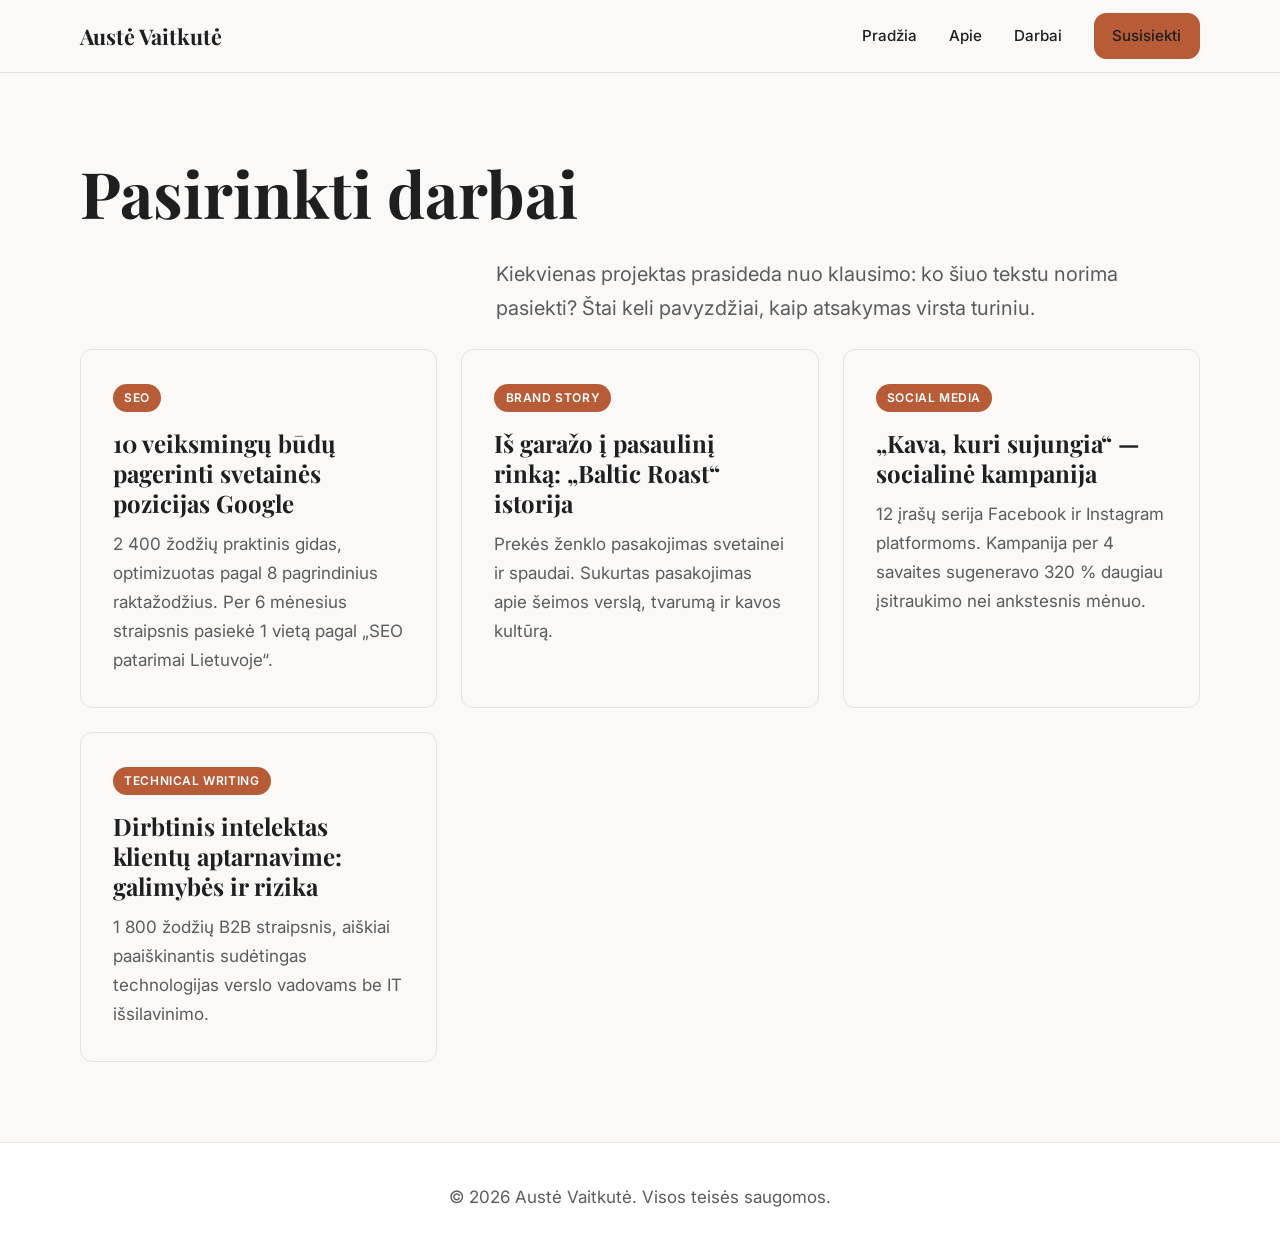
==== works/index.html @ f9fd1e57 "Initial portfolio site" ====
<!DOCTYPE html>
<html lang="lt">
<head>
  <meta charset="UTF-8">
  <meta name="viewport" content="width=device-width, initial-scale=1.0">
  <meta name="description" content="Portfolio works by Austė Vaitkutė — SEO articles, brand stories, social media campaigns, and technical writing.">
  <title>Darbai | Austė Vaitkutė</title>
  <link rel="preconnect" href="https://fonts.googleapis.com">
  <link rel="preconnect" href="https://fonts.gstatic.com" crossorigin>
  <link href="https://fonts.googleapis.com/css2?family=Inter:wght@300;400;500;600&family=Playfair+Display:wght@500;600;700&display=swap" rel="stylesheet">
  <link rel="stylesheet" href="../css/style.css">
</head>
<body>
  <header class="site-header">
    <div class="container header-inner">
      <a href="../index.html" class="logo">Austė Vaitkutė</a>
      <nav class="main-nav" aria-label="Main navigation">
        <a href="../index.html">Pradžia</a>
        <a href="../about.html">Apie</a>
        <a href="index.html">Darbai</a>
        <a href="../index.html#contact" class="btn btn-small">Susisiekti</a>
      </nav>
      <button class="menu-toggle" aria-label="Open menu" aria-expanded="false">☰</button>
    </div>
  </header>

  <main>
    <section class="section">
      <div class="container">
        <h1 class="page-title">Pasirinkti darbai</h1>
        <p class="lead">Kiekvienas projektas prasideda nuo klausimo: ko šiuo tekstu norima pasiekti? Štai keli pavyzdžiai, kaip atsakymas virsta turiniu.</p>

        <div class="works-grid">
          <article class="work-card">
            <a href="seo-blog-post.html">
              <span class="tag">SEO</span>
              <h3>10 veiksmingų būdų pagerinti svetainės pozicijas Google</h3>
              <p>2 400 žodžių praktinis gidas, optimizuotas pagal 8 pagrindinius raktažodžius. Per 6 mėnesius straipsnis pasiekė 1 vietą pagal „SEO patarimai Lietuvoje“.</p>
            </a>
          </article>

          <article class="work-card">
            <a href="brand-story.html">
              <span class="tag">Brand Story</span>
              <h3>Iš garažo į pasaulinį rinką: „Baltic Roast“ istorija</h3>
              <p>Prekės ženklo pasakojimas svetainei ir spaudai. Sukurtas pasakojimas apie šeimos verslą, tvarumą ir kavos kultūrą.</p>
            </a>
          </article>

          <article class="work-card">
            <a href="social-media-campaign.html">
              <span class="tag">Social Media</span>
              <h3>„Kava, kuri sujungia“ — socialinė kampanija</h3>
              <p>12 įrašų serija Facebook ir Instagram platformoms. Kampanija per 4 savaites sugeneravo 320 % daugiau įsitraukimo nei ankstesnis mėnuo.</p>
            </a>
          </article>

          <article class="work-card">
            <a href="tech-article.html">
              <span class="tag">Technical Writing</span>
              <h3>Dirbtinis intelektas klientų aptarnavime: galimybės ir rizika</h3>
              <p>1 800 žodžių B2B straipsnis, aiškiai paaiškinantis sudėtingas technologijas verslo vadovams be IT išsilavinimo.</p>
            </a>
          </article>
        </div>
      </div>
    </section>
  </main>

  <footer class="site-footer">
    <div class="container">
      <p>© <span id="year"></span> Austė Vaitkutė. Visos teisės saugomos.</p>
    </div>
  </footer>

  <script src="../js/main.js"></script>
</body>
</html>
---- css/style.css ----
/* CSS Variables */
:root {
  --bg: #faf9f7;
  --surface: #ffffff;
  --text: #1f1f1f;
  --text-muted: #5c5c5c;
  --accent: #b85c38;
  --accent-dark: #8f4426;
  --border: #e5e2de;
  --shadow: 0 4px 24px rgba(0, 0, 0, 0.06);
  --radius: 12px;
  --max-width: 1120px;
  --font-body: 'Inter', system-ui, sans-serif;
  --font-heading: 'Playfair Display', Georgia, serif;
}

* {
  box-sizing: border-box;
}

html {
  scroll-behavior: smooth;
}

body {
  margin: 0;
  font-family: var(--font-body);
  font-size: 17px;
  line-height: 1.7;
  color: var(--text);
  background-color: var(--bg);
}

img {
  max-width: 100%;
  height: auto;
}

a {
  color: var(--accent);
  text-decoration: none;
}

a:hover {
  color: var(--accent-dark);
}

h1, h2, h3, h4 {
  font-family: var(--font-heading);
  line-height: 1.25;
  margin: 0 0 0.6em;
}

h1 { font-size: clamp(2.4rem, 6vw, 4rem); }
h2 { font-size: clamp(1.8rem, 4vw, 2.6rem); }
h3 { font-size: clamp(1.2rem, 2.5vw, 1.5rem); }

p {
  margin: 0 0 1.2em;
}

.container {
  width: min(92%, var(--max-width));
  margin-inline: auto;
}

.narrow {
  max-width: 720px;
}

.centered {
  text-align: center;
}

/* Header */
.site-header {
  position: sticky;
  top: 0;
  background: rgba(250, 249, 247, 0.92);
  backdrop-filter: blur(10px);
  border-bottom: 1px solid var(--border);
  z-index: 100;
}

.header-inner {
  display: flex;
  align-items: center;
  justify-content: space-between;
  height: 72px;
}

.logo {
  font-family: var(--font-heading);
  font-size: 1.35rem;
  font-weight: 700;
  color: var(--text);
}

.main-nav {
  display: flex;
  align-items: center;
  gap: 2rem;
}

.main-nav a {
  color: var(--text);
  font-weight: 500;
  font-size: 0.95rem;
}

.main-nav a:hover {
  color: var(--accent);
}

.menu-toggle {
  display: none;
  background: none;
  border: none;
  font-size: 1.6rem;
  cursor: pointer;
  color: var(--text);
}

/* Buttons */
.btn {
  display: inline-flex;
  align-items: center;
  justify-content: center;
  padding: 0.85rem 1.6rem;
  background: var(--accent);
  color: #fff;
  border-radius: var(--radius);
  font-weight: 500;
  border: 1px solid var(--accent);
  cursor: pointer;
  transition: background 0.2s ease, border-color 0.2s ease, transform 0.1s ease;
}

.btn:hover {
  background: var(--accent-dark);
  border-color: var(--accent-dark);
  color: #fff;
}

.btn-outline {
  background: transparent;
  color: var(--accent);
}

.btn-outline:hover {
  background: var(--accent);
  color: #fff;
}

.btn-small {
  padding: 0.55rem 1.1rem;
  font-size: 0.9rem;
}

/* Hero */
.hero {
  padding: 7rem 0 5.5rem;
  text-align: center;
}

.eyebrow {
  text-transform: uppercase;
  letter-spacing: 0.12em;
  font-size: 0.8rem;
  font-weight: 600;
  color: var(--accent);
  margin-bottom: 1rem;
}

.hero h1 {
  max-width: 800px;
  margin-inline: auto;
}

.lead {
  font-size: 1.25rem;
  color: var(--text-muted);
  max-width: 680px;
  margin-inline: auto 1.5rem;
}

.hero-actions {
  display: flex;
  gap: 1rem;
  justify-content: center;
  flex-wrap: wrap;
  margin-top: 2rem;
}

/* Sections */
.section {
  padding: 5rem 0;
}

.section-muted {
  background: var(--surface);
}

.section-title {
  margin-bottom: 2.5rem;
}

.section-header {
  display: flex;
  align-items: baseline;
  justify-content: space-between;
  flex-wrap: wrap;
  gap: 1rem;
  margin-bottom: 2.5rem;
}

.section-header .section-title {
  margin-bottom: 0;
}

.link-arrow {
  font-weight: 500;
}

/* Services */
.services-grid {
  display: grid;
  grid-template-columns: repeat(auto-fit, minmax(240px, 1fr));
  gap: 1.5rem;
}

.service-card {
  background: var(--surface);
  padding: 2rem;
  border-radius: var(--radius);
  border: 1px solid var(--border);
  box-shadow: var(--shadow);
}

.service-card h3 {
  margin-bottom: 0.75rem;
}

.service-card p {
  color: var(--text-muted);
  margin: 0;
}

/* Works */
.works-grid {
  display: grid;
  grid-template-columns: repeat(auto-fit, minmax(300px, 1fr));
  gap: 1.5rem;
}

.work-card {
  background: var(--bg);
  border-radius: var(--radius);
  border: 1px solid var(--border);
  overflow: hidden;
  transition: transform 0.2s ease, box-shadow 0.2s ease;
}

.work-card:hover {
  transform: translateY(-4px);
  box-shadow: var(--shadow);
}

.work-card a {
  display: block;
  padding: 2rem;
  color: var(--text);
}

.work-card a:hover {
  color: var(--text);
}

.tag {
  display: inline-block;
  padding: 0.25rem 0.7rem;
  background: var(--accent);
  color: #fff;
  font-size: 0.75rem;
  font-weight: 600;
  text-transform: uppercase;
  letter-spacing: 0.05em;
  border-radius: 999px;
  margin-bottom: 1rem;
}

.work-card h3 {
  margin-bottom: 0.75rem;
}

.work-card p {
  color: var(--text-muted);
  margin: 0;
}

/* Article / Work page */
.page-title {
  margin-bottom: 1.5rem;
}

.article-meta {
  color: var(--text-muted);
  font-size: 0.95rem;
  margin-bottom: 2rem;
}

.article-body {
  max-width: 720px;
}

.article-body h2 {
  margin-top: 2.5rem;
}

.article-body ul,
.article-body ol {
  margin: 0 0 1.5rem 1.5rem;
  padding: 0;
}

.article-body li {
  margin-bottom: 0.5rem;
}

.article-body blockquote {
  margin: 2rem 0;
  padding: 1.5rem 2rem;
  border-left: 4px solid var(--accent);
  background: var(--surface);
  font-family: var(--font-heading);
  font-size: 1.25rem;
  font-style: italic;
}

.highlight-box {
  background: var(--surface);
  border: 1px solid var(--border);
  border-radius: var(--radius);
  padding: 1.5rem 2rem;
  margin: 2rem 0;
}

.highlight-box h3 {
  margin-top: 0;
}

/* Contact */
.contact-form {
  display: grid;
  gap: 1.25rem;
  margin: 2.5rem 0 1.5rem;
}

.contact-form label span {
  display: block;
  font-size: 0.9rem;
  font-weight: 500;
  margin-bottom: 0.4rem;
}

.contact-form input,
.contact-form textarea {
  width: 100%;
  padding: 0.85rem 1rem;
  border: 1px solid var(--border);
  border-radius: var(--radius);
  font-family: inherit;
  font-size: 1rem;
  background: var(--surface);
}

.contact-form input:focus,
.contact-form textarea:focus {
  outline: none;
  border-color: var(--accent);
}

.text-small {
  font-size: 0.9rem;
  color: var(--text-muted);
}

/* CTA box */
.cta-box {
  background: var(--surface);
  border: 1px solid var(--border);
  border-radius: var(--radius);
  padding: 2rem;
  margin-top: 3rem;
  text-align: center;
  box-shadow: var(--shadow);
}

.cta-box h3 {
  margin-top: 0;
}

/* Footer */
.site-footer {
  background: var(--surface);
  border-top: 1px solid var(--border);
  padding: 2.5rem 0;
  text-align: center;
  color: var(--text-muted);
}

.site-footer p {
  margin: 0 0 0.5rem;
}

/* Responsive */
@media (max-width: 720px) {
  .main-nav {
    display: none;
    position: absolute;
    top: 72px;
    left: 0;
    right: 0;
    background: var(--surface);
    flex-direction: column;
    padding: 1.5rem;
    gap: 1rem;
    border-bottom: 1px solid var(--border);
    box-shadow: var(--shadow);
  }

  .main-nav.open {
    display: flex;
  }

  .menu-toggle {
    display: block;
  }

  .hero {
    padding: 4rem 0 3.5rem;
  }

  .section {
    padding: 3.5rem 0;
  }
}
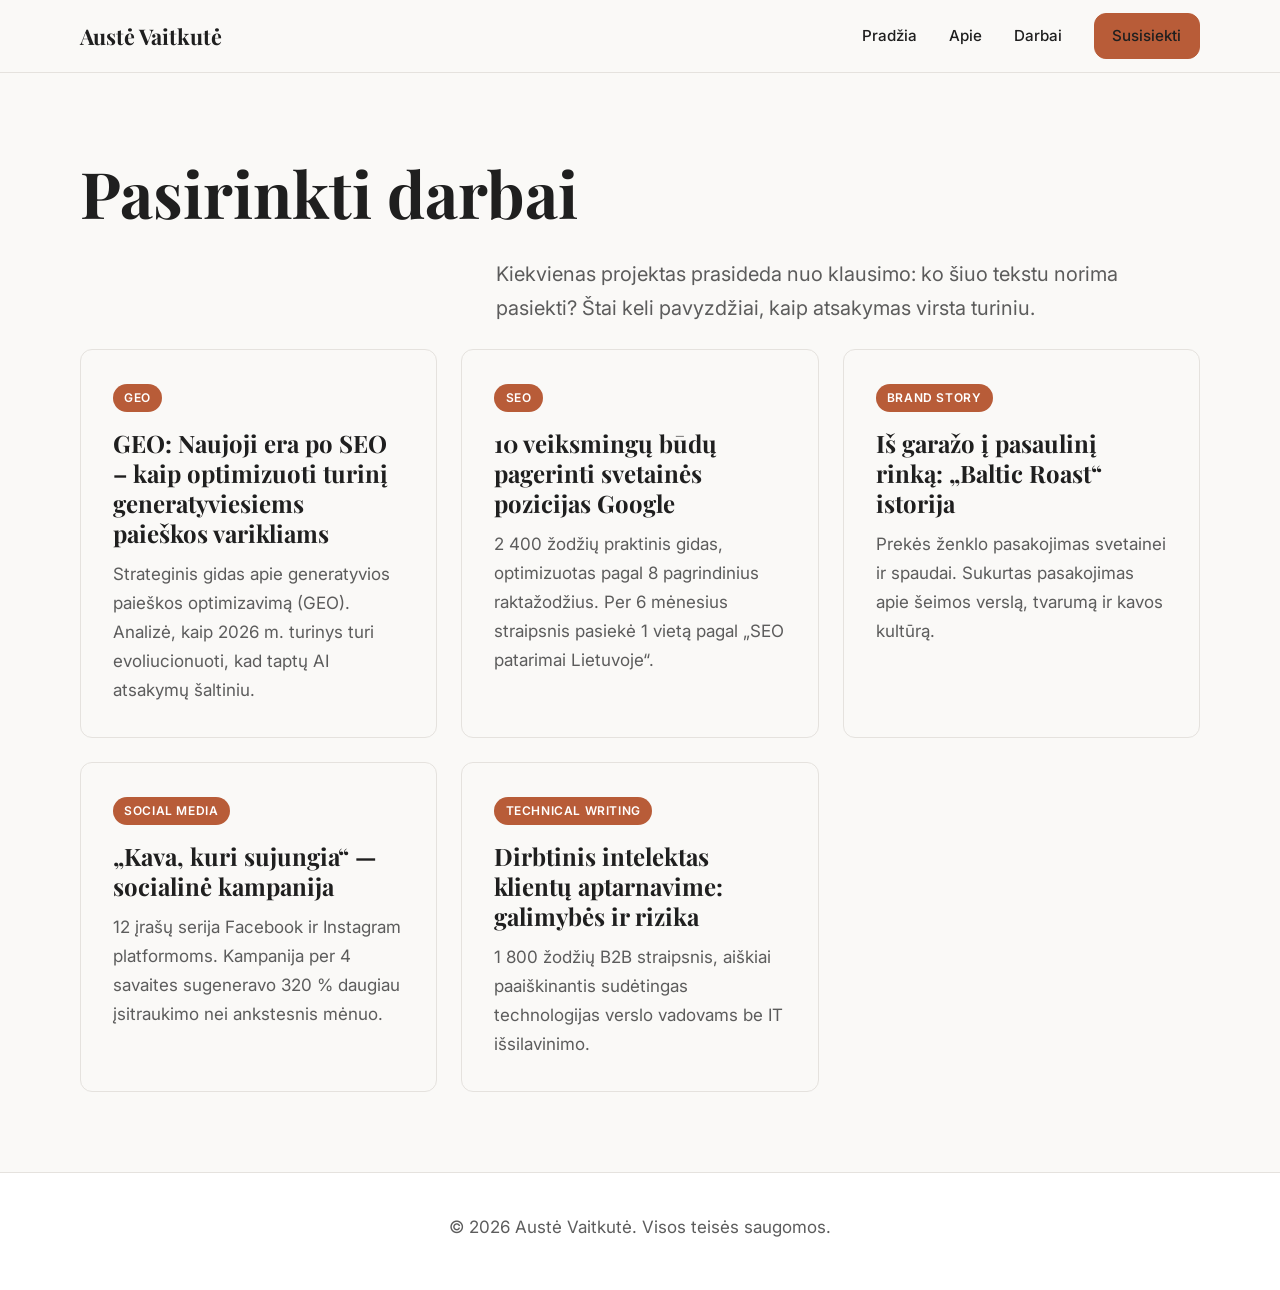
==== commit d6ce78df: "Publish LT work: GEO" ====
--- a/works/index.html
+++ b/works/index.html
@@ -31,6 +31,13 @@
         <p class="lead">Kiekvienas projektas prasideda nuo klausimo: ko šiuo tekstu norima pasiekti? Štai keli pavyzdžiai, kaip atsakymas virsta turiniu.</p>
 
         <div class="works-grid">
+          <article class="work-card">
+            <a href="geo-2026-06-28.html">
+              <span class="tag">GEO</span>
+              <h3>GEO: Naujoji era po SEO – kaip optimizuoti turinį generatyviesiems paieškos varikliams</h3>
+              <p>Strateginis gidas apie generatyvios paieškos optimizavimą (GEO). Analizė, kaip 2026 m. turinys turi evoliucionuoti, kad taptų AI atsakymų šaltiniu.</p>
+            </a>
+          </article>
           <article class="work-card">
             <a href="seo-blog-post.html">
               <span class="tag">SEO</span>
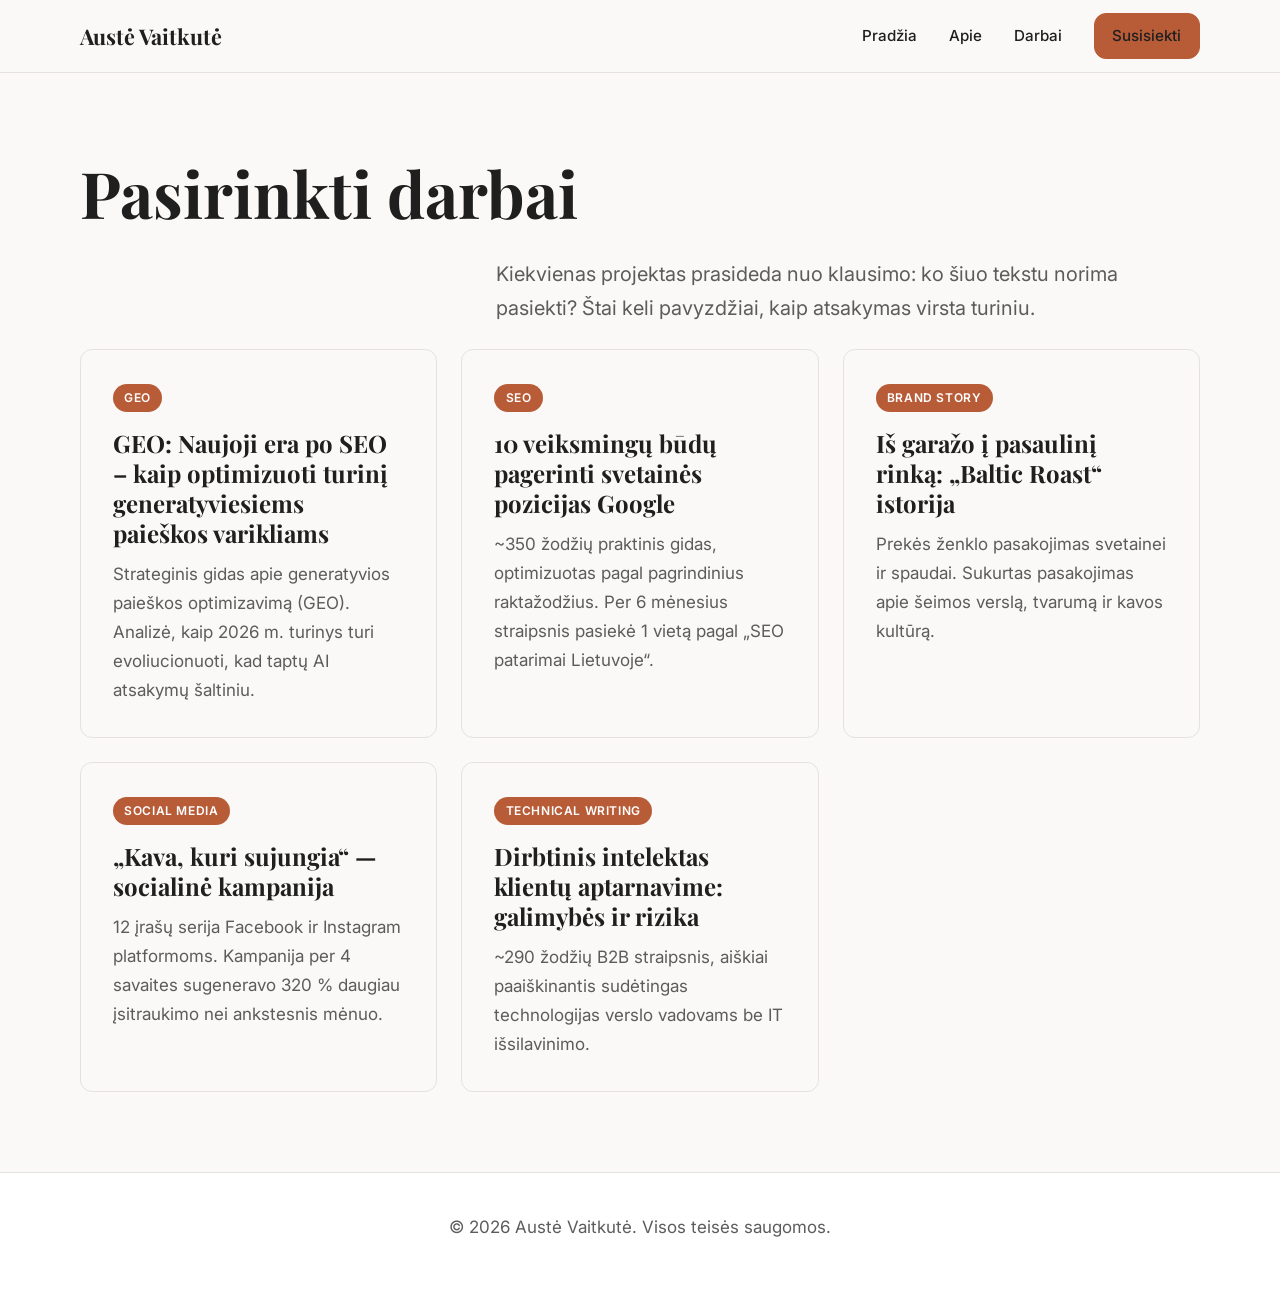
==== commit 8c834615: "Fix word counts in portfolio samples" ====
--- a/works/index.html
+++ b/works/index.html
@@ -42,7 +42,7 @@
             <a href="seo-blog-post.html">
               <span class="tag">SEO</span>
               <h3>10 veiksmingų būdų pagerinti svetainės pozicijas Google</h3>
-              <p>2 400 žodžių praktinis gidas, optimizuotas pagal 8 pagrindinius raktažodžius. Per 6 mėnesius straipsnis pasiekė 1 vietą pagal „SEO patarimai Lietuvoje“.</p>
+              <p>~350 žodžių praktinis gidas, optimizuotas pagal pagrindinius raktažodžius. Per 6 mėnesius straipsnis pasiekė 1 vietą pagal „SEO patarimai Lietuvoje“.</p>
             </a>
           </article>
 
@@ -66,7 +66,7 @@
             <a href="tech-article.html">
               <span class="tag">Technical Writing</span>
               <h3>Dirbtinis intelektas klientų aptarnavime: galimybės ir rizika</h3>
-              <p>1 800 žodžių B2B straipsnis, aiškiai paaiškinantis sudėtingas technologijas verslo vadovams be IT išsilavinimo.</p>
+              <p>~290 žodžių B2B straipsnis, aiškiai paaiškinantis sudėtingas technologijas verslo vadovams be IT išsilavinimo.</p>
             </a>
           </article>
         </div>
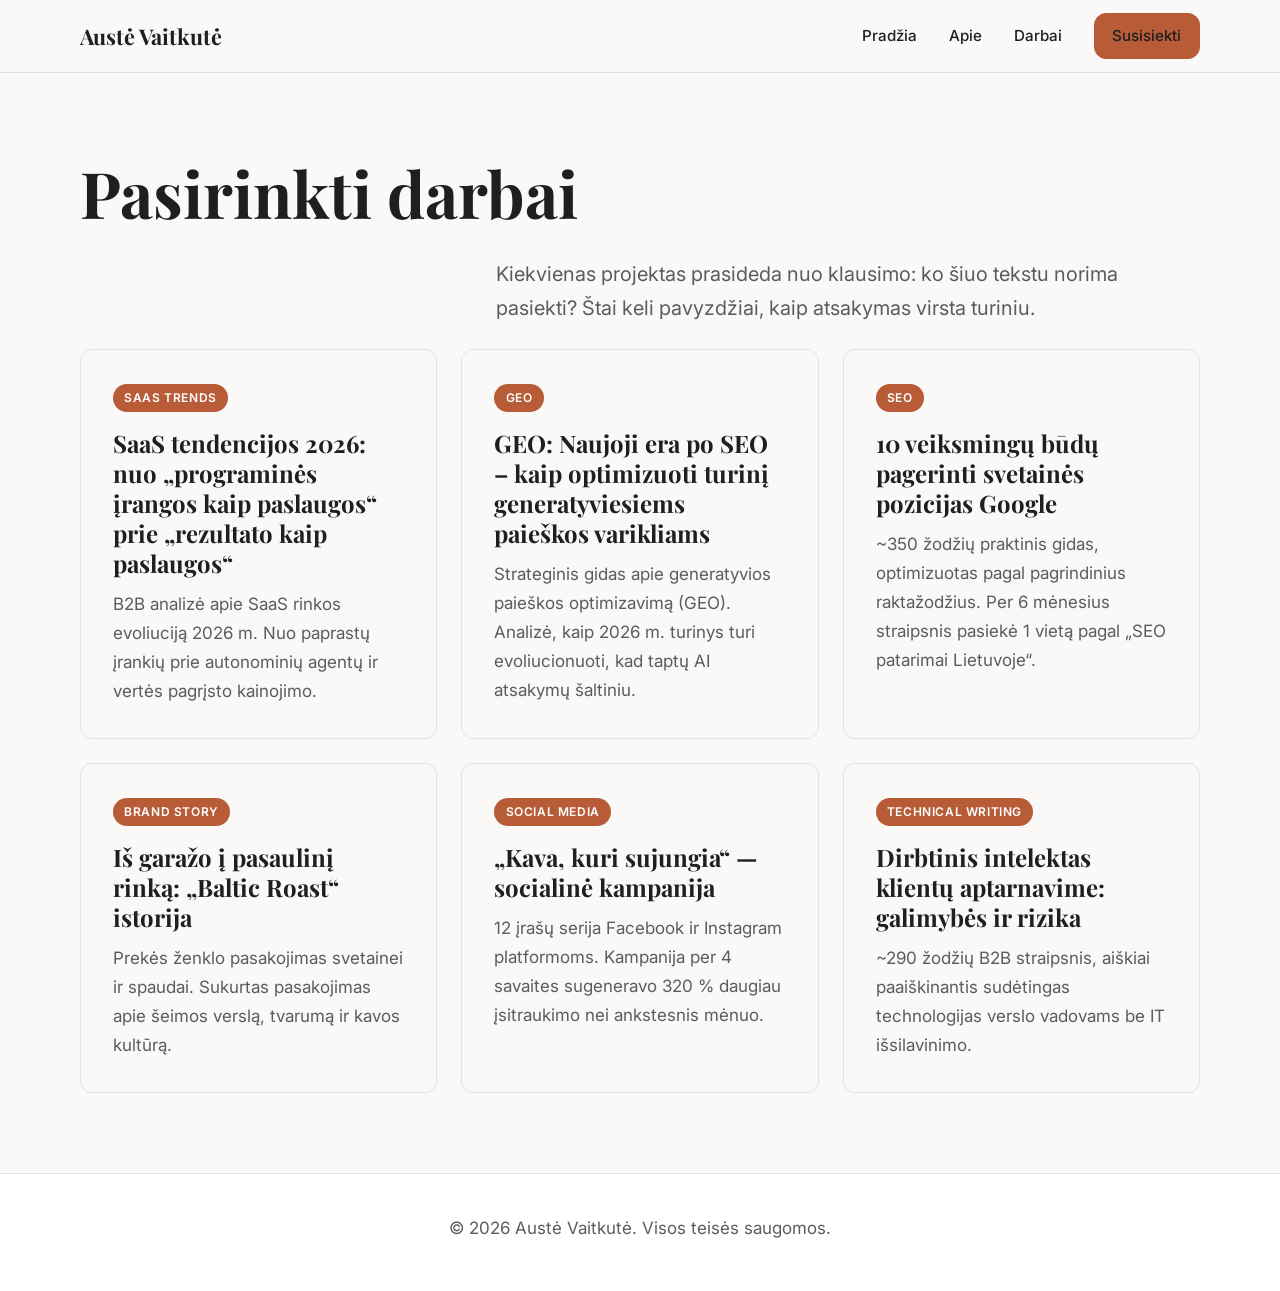
==== commit af51fc15: "Publish LT work: SaaS Trends" ====
--- a/works/index.html
+++ b/works/index.html
@@ -31,6 +31,13 @@
         <p class="lead">Kiekvienas projektas prasideda nuo klausimo: ko šiuo tekstu norima pasiekti? Štai keli pavyzdžiai, kaip atsakymas virsta turiniu.</p>
 
         <div class="works-grid">
+          <article class="work-card">
+            <a href="saas-trends-2026-06-28.html">
+              <span class="tag">SaaS Trends</span>
+              <h3>SaaS tendencijos 2026: nuo „programinės įrangos kaip paslaugos“ prie „rezultato kaip paslaugos“</h3>
+              <p>B2B analizė apie SaaS rinkos evoliuciją 2026 m. Nuo paprastų įrankių prie autonominių agentų ir vertės pagrįsto kainojimo.</p>
+            </a>
+          </article>
           <article class="work-card">
             <a href="geo-2026-06-28.html">
               <span class="tag">GEO</span>
